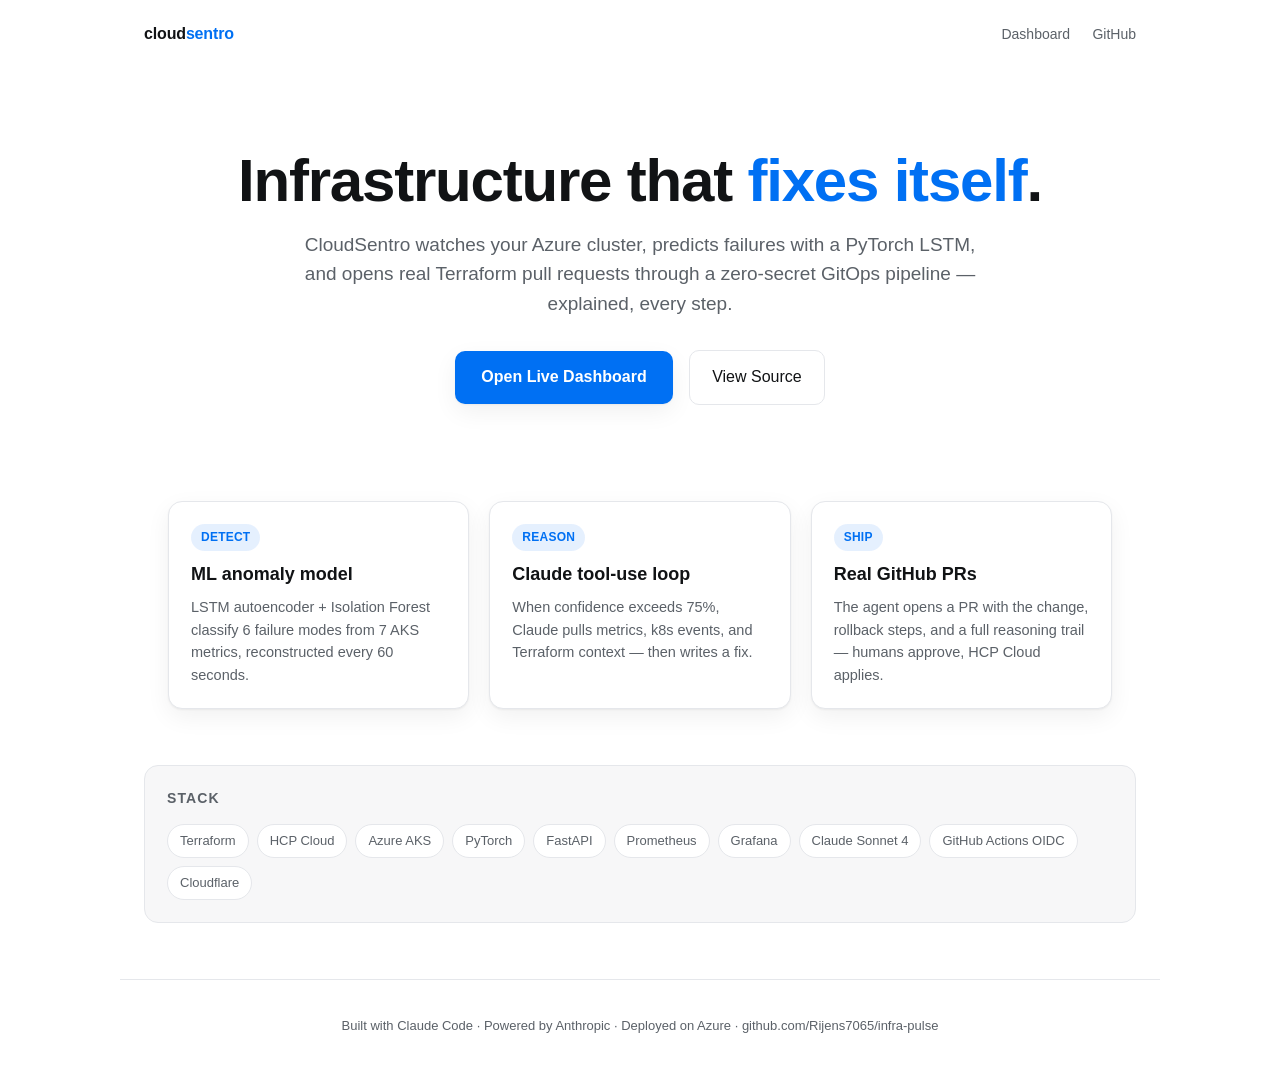
==== dashboard/static/index.html @ a5bdc24e "feat: add Phase 4 dashboard — ingress, prometheus, grafana, nsg, dns, landing page" ====
<!DOCTYPE html>
<html lang="en">
<head>
<meta charset="UTF-8" />
<meta name="viewport" content="width=device-width, initial-scale=1.0" />
<title>CloudSentro — Autonomous Infrastructure Intelligence</title>
<meta name="description" content="An AI system that watches your Azure infrastructure, predicts failures using ML, and fixes them autonomously through a zero-secret GitOps pipeline." />
<style>
  :root {
    --bg: #ffffff;
    --bg-alt: #f7f7f8;
    --fg: #111315;
    --fg-muted: #5b6168;
    --accent: #0070f3;
    --accent-soft: rgba(0,112,243,0.10);
    --border: #e5e7eb;
    --card: #ffffff;
    --shadow: 0 1px 2px rgba(0,0,0,0.05), 0 8px 24px rgba(0,0,0,0.06);
  }
  @media (prefers-color-scheme: dark) {
    :root {
      --bg: #0b0d10;
      --bg-alt: #111418;
      --fg: #f3f4f6;
      --fg-muted: #9ba3ad;
      --accent: #5aa8ff;
      --accent-soft: rgba(90,168,255,0.14);
      --border: #1f242b;
      --card: #14181d;
      --shadow: 0 1px 2px rgba(0,0,0,0.5), 0 8px 24px rgba(0,0,0,0.4);
    }
  }
  * { box-sizing: border-box; }
  body {
    margin: 0;
    background: var(--bg);
    color: var(--fg);
    font: 16px/1.55 -apple-system,BlinkMacSystemFont,"Segoe UI",Roboto,Inter,Arial,sans-serif;
    -webkit-font-smoothing: antialiased;
  }
  a { color: var(--accent); text-decoration: none; }
  a:hover { text-decoration: underline; }
  header, main, footer { max-width: 1040px; margin: 0 auto; padding: 0 24px; }
  header { display: flex; justify-content: space-between; align-items: center; padding: 22px 24px; }
  .brand { font-weight: 700; letter-spacing: -0.01em; }
  .brand span { color: var(--accent); }
  nav a { color: var(--fg-muted); margin-left: 18px; font-size: 14px; }
  .hero { padding: 80px 24px 56px; text-align: center; }
  .hero h1 {
    font-size: clamp(36px, 6vw, 60px);
    line-height: 1.05;
    letter-spacing: -0.02em;
    margin: 0 0 18px;
  }
  .hero h1 em { color: var(--accent); font-style: normal; }
  .hero p {
    font-size: 19px;
    color: var(--fg-muted);
    max-width: 700px;
    margin: 0 auto 32px;
  }
  .cta {
    display: inline-block;
    background: var(--accent);
    color: #fff;
    padding: 14px 26px;
    border-radius: 10px;
    font-weight: 600;
    box-shadow: var(--shadow);
  }
  .cta:hover { text-decoration: none; filter: brightness(1.05); }
  .secondary {
    display: inline-block;
    margin-left: 12px;
    padding: 14px 22px;
    border-radius: 10px;
    border: 1px solid var(--border);
    color: var(--fg);
  }
  .secondary:hover { text-decoration: none; background: var(--bg-alt); }
  .features {
    display: grid;
    grid-template-columns: repeat(auto-fit, minmax(260px, 1fr));
    gap: 20px;
    padding: 40px 24px 0;
  }
  .card {
    background: var(--card);
    border: 1px solid var(--border);
    border-radius: 14px;
    padding: 22px;
    box-shadow: var(--shadow);
  }
  .card h3 { margin: 0 0 8px; font-size: 18px; }
  .card p { margin: 0; color: var(--fg-muted); font-size: 14.5px; }
  .badge {
    display: inline-block;
    background: var(--accent-soft);
    color: var(--accent);
    border-radius: 999px;
    font-size: 12px;
    padding: 4px 10px;
    margin-bottom: 10px;
    font-weight: 600;
    letter-spacing: 0.02em;
  }
  .stack {
    margin: 56px 0 16px;
    padding: 22px;
    background: var(--bg-alt);
    border: 1px solid var(--border);
    border-radius: 14px;
  }
  .stack h2 { margin: 0 0 14px; font-size: 14px; color: var(--fg-muted); text-transform: uppercase; letter-spacing: 0.08em; }
  .pills { display: flex; flex-wrap: wrap; gap: 8px; }
  .pill {
    border: 1px solid var(--border);
    background: var(--card);
    padding: 6px 12px;
    border-radius: 999px;
    font-size: 13px;
    color: var(--fg-muted);
  }
  footer {
    text-align: center;
    color: var(--fg-muted);
    font-size: 13px;
    padding: 36px 24px 48px;
    border-top: 1px solid var(--border);
    margin-top: 56px;
  }
  footer a { color: var(--fg-muted); }
</style>
</head>
<body>
<header>
  <div class="brand">cloud<span>sentro</span></div>
  <nav>
    <a href="/grafana">Dashboard</a>
    <a href="https://github.com/Rijens7065/infra-pulse" rel="noopener">GitHub</a>
  </nav>
</header>

<main>
  <section class="hero">
    <h1>Infrastructure that <em>fixes itself</em>.</h1>
    <p>
      CloudSentro watches your Azure cluster, predicts failures with a
      PyTorch LSTM, and opens real Terraform pull requests through a
      zero-secret GitOps pipeline — explained, every step.
    </p>
    <a class="cta" href="/grafana" rel="noopener">Open Live Dashboard</a>
    <a class="secondary" href="https://github.com/Rijens7065/infra-pulse" rel="noopener">View Source</a>
  </section>

  <section class="features">
    <div class="card">
      <span class="badge">DETECT</span>
      <h3>ML anomaly model</h3>
      <p>LSTM autoencoder + Isolation Forest classify 6 failure modes from 7 AKS metrics, reconstructed every 60 seconds.</p>
    </div>
    <div class="card">
      <span class="badge">REASON</span>
      <h3>Claude tool-use loop</h3>
      <p>When confidence exceeds 75%, Claude pulls metrics, k8s events, and Terraform context — then writes a fix.</p>
    </div>
    <div class="card">
      <span class="badge">SHIP</span>
      <h3>Real GitHub PRs</h3>
      <p>The agent opens a PR with the change, rollback steps, and a full reasoning trail — humans approve, HCP Cloud applies.</p>
    </div>
  </section>

  <section class="stack">
    <h2>Stack</h2>
    <div class="pills">
      <span class="pill">Terraform</span>
      <span class="pill">HCP Cloud</span>
      <span class="pill">Azure AKS</span>
      <span class="pill">PyTorch</span>
      <span class="pill">FastAPI</span>
      <span class="pill">Prometheus</span>
      <span class="pill">Grafana</span>
      <span class="pill">Claude Sonnet 4</span>
      <span class="pill">GitHub Actions OIDC</span>
      <span class="pill">Cloudflare</span>
    </div>
  </section>
</main>

<footer>
  Built with Claude Code · Powered by Anthropic · Deployed on Azure ·
  <a href="https://github.com/Rijens7065/infra-pulse" rel="noopener">github.com/Rijens7065/infra-pulse</a>
</footer>
</body>
</html>
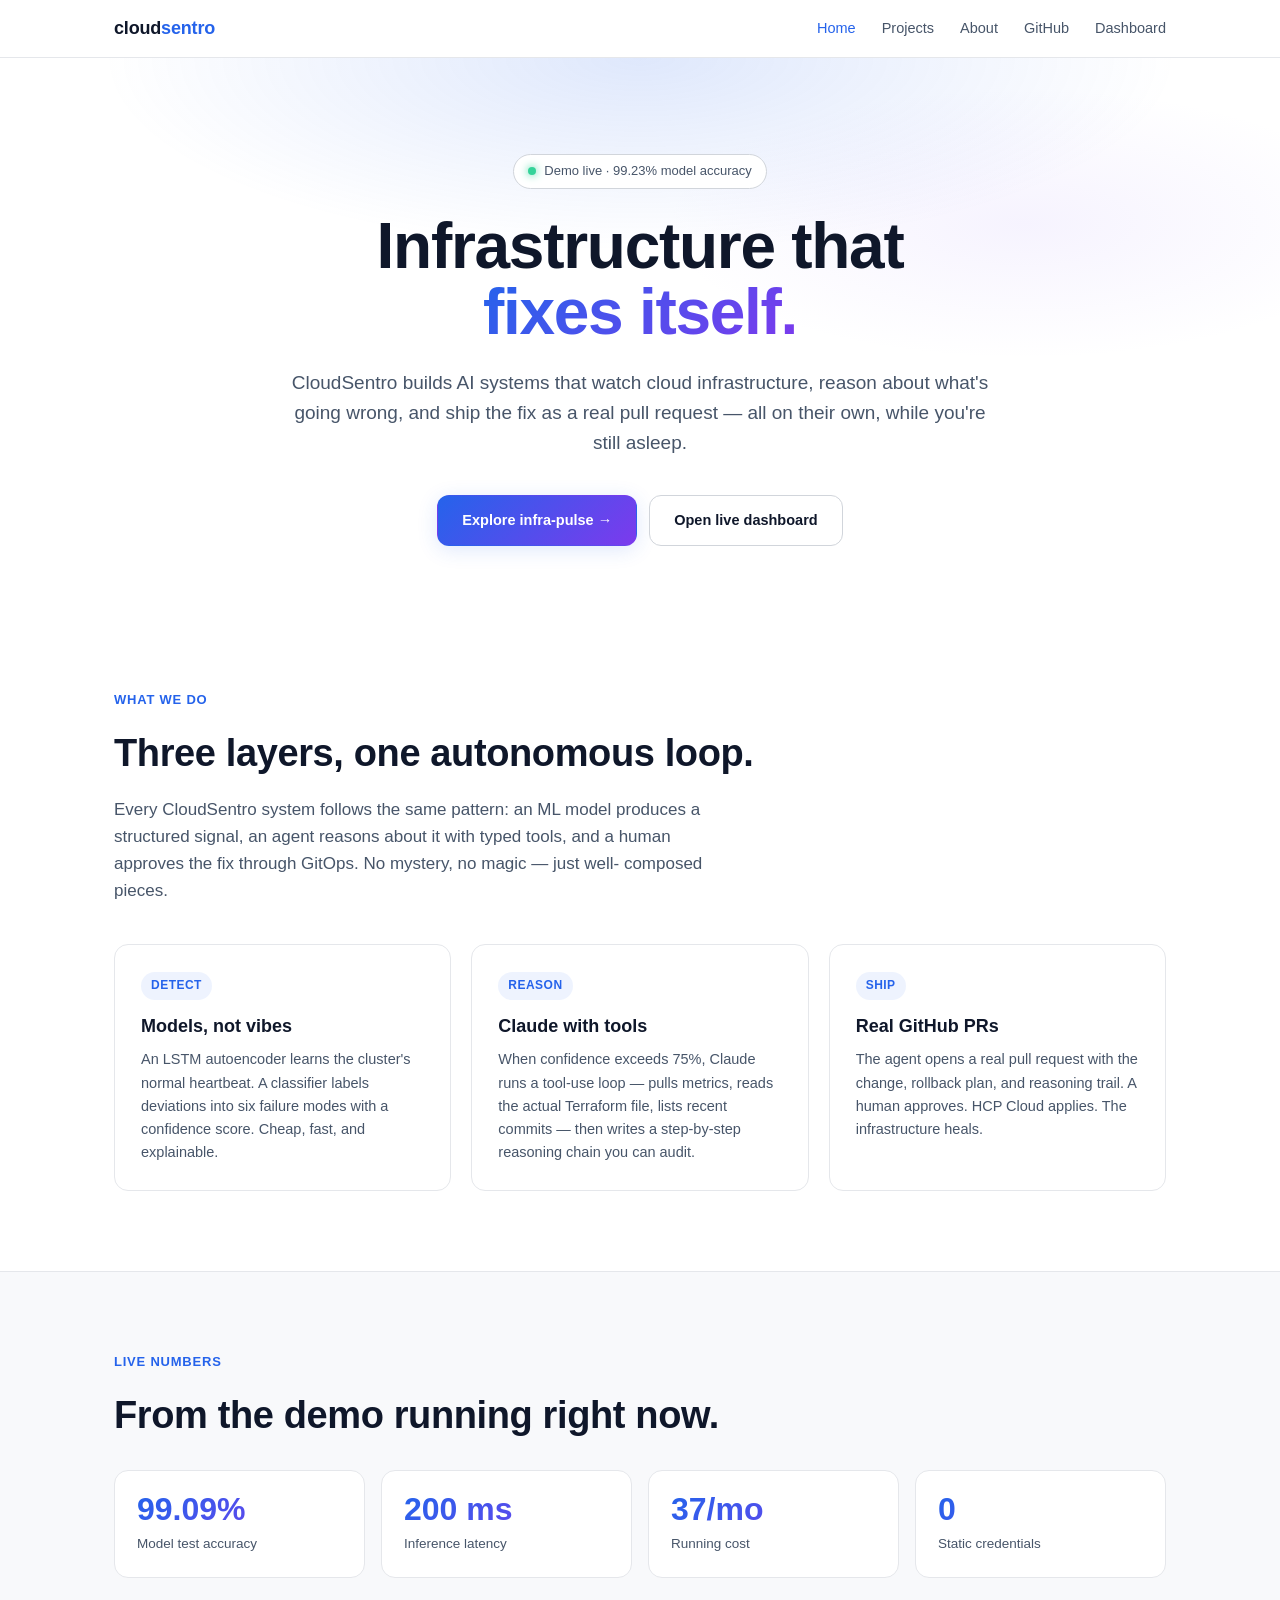
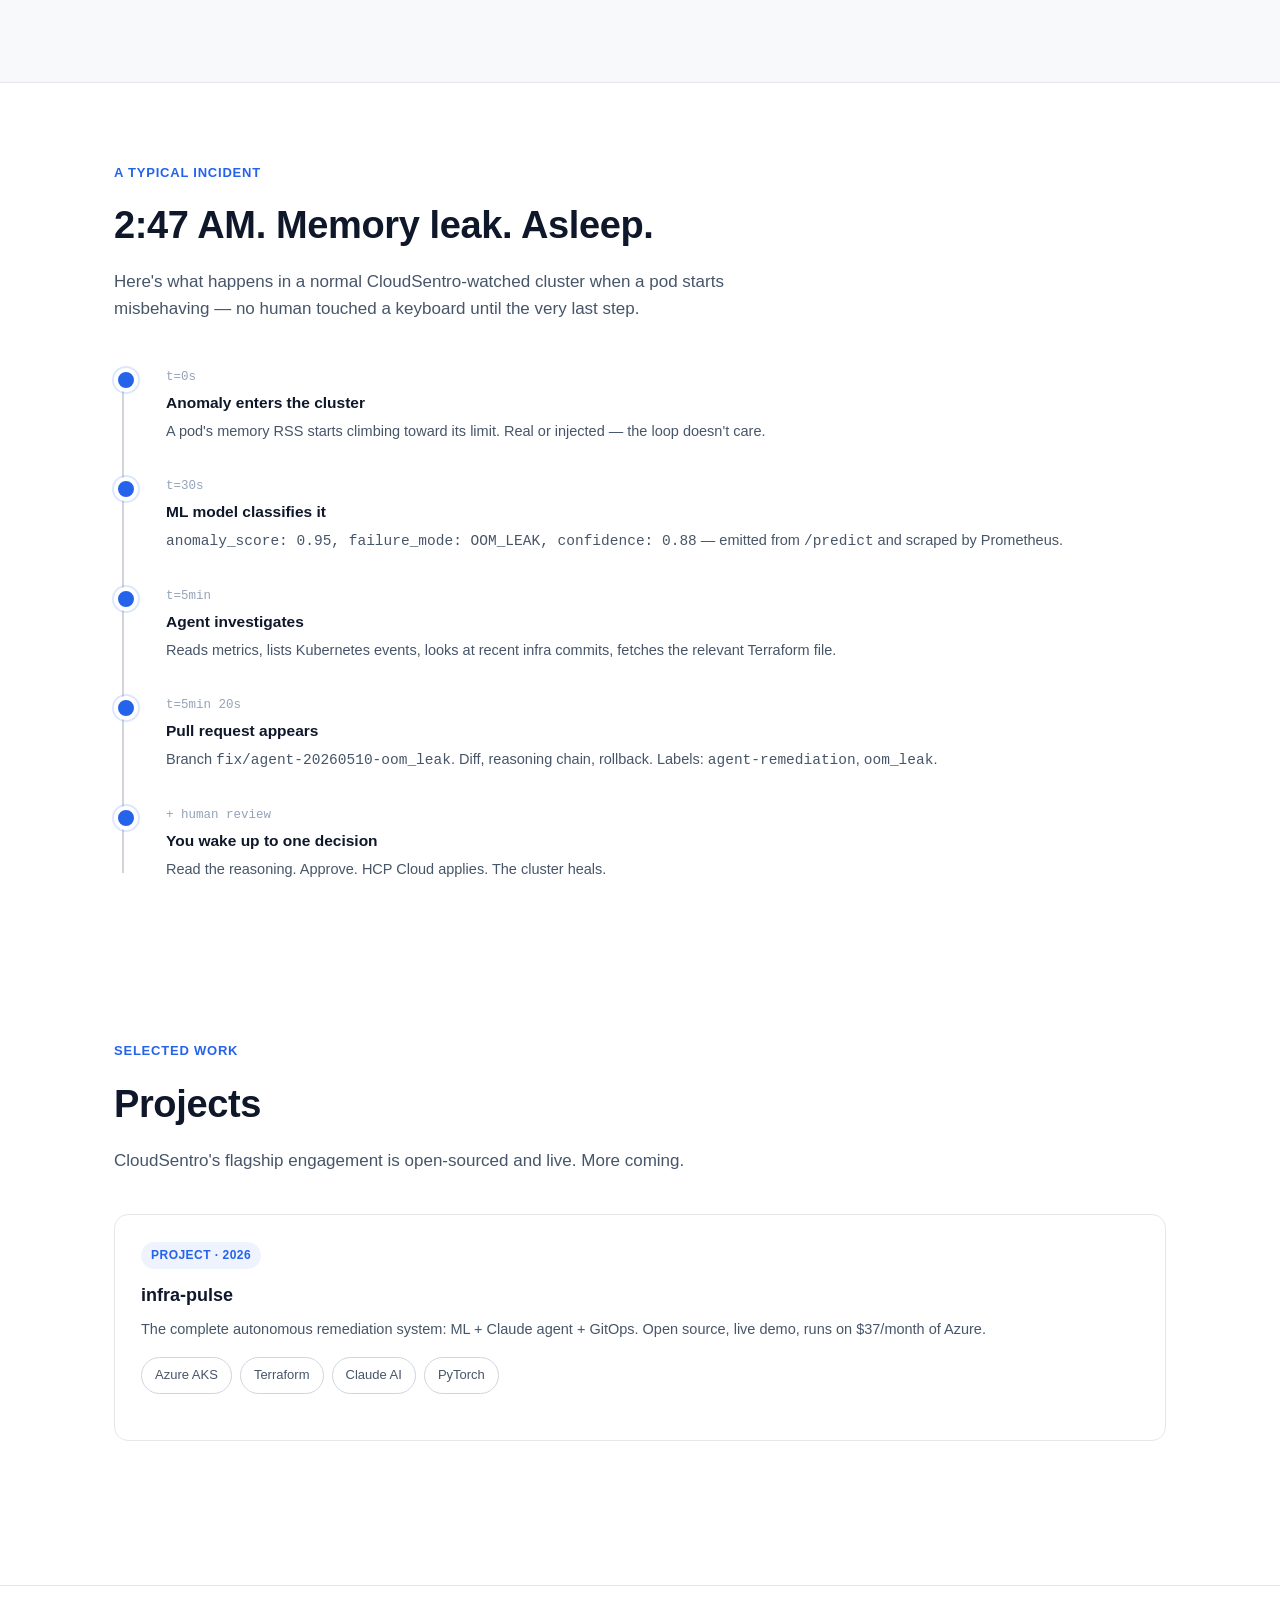
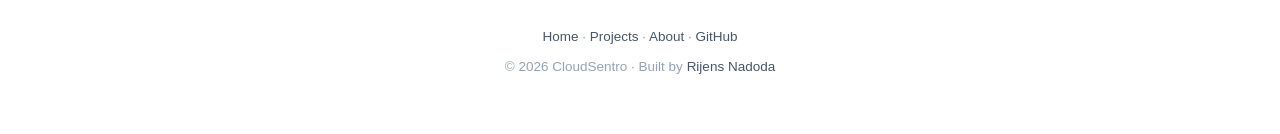
==== commit a0b2ead7: "docs: complete handbook, retrospective, and multi-page cloudsentro.com site Updates project docs to " ====
--- a/dashboard/static/index.html
+++ b/dashboard/static/index.html
@@ -4,193 +4,195 @@
 <meta charset="UTF-8" />
 <meta name="viewport" content="width=device-width, initial-scale=1.0" />
 <title>CloudSentro — Autonomous Infrastructure Intelligence</title>
-<meta name="description" content="An AI system that watches your Azure infrastructure, predicts failures using ML, and fixes them autonomously through a zero-secret GitOps pipeline." />
-<style>
-  :root {
-    --bg: #ffffff;
-    --bg-alt: #f7f7f8;
-    --fg: #111315;
-    --fg-muted: #5b6168;
-    --accent: #0070f3;
-    --accent-soft: rgba(0,112,243,0.10);
-    --border: #e5e7eb;
-    --card: #ffffff;
-    --shadow: 0 1px 2px rgba(0,0,0,0.05), 0 8px 24px rgba(0,0,0,0.06);
-  }
-  @media (prefers-color-scheme: dark) {
-    :root {
-      --bg: #0b0d10;
-      --bg-alt: #111418;
-      --fg: #f3f4f6;
-      --fg-muted: #9ba3ad;
-      --accent: #5aa8ff;
-      --accent-soft: rgba(90,168,255,0.14);
-      --border: #1f242b;
-      --card: #14181d;
-      --shadow: 0 1px 2px rgba(0,0,0,0.5), 0 8px 24px rgba(0,0,0,0.4);
-    }
-  }
-  * { box-sizing: border-box; }
-  body {
-    margin: 0;
-    background: var(--bg);
-    color: var(--fg);
-    font: 16px/1.55 -apple-system,BlinkMacSystemFont,"Segoe UI",Roboto,Inter,Arial,sans-serif;
-    -webkit-font-smoothing: antialiased;
-  }
-  a { color: var(--accent); text-decoration: none; }
-  a:hover { text-decoration: underline; }
-  header, main, footer { max-width: 1040px; margin: 0 auto; padding: 0 24px; }
-  header { display: flex; justify-content: space-between; align-items: center; padding: 22px 24px; }
-  .brand { font-weight: 700; letter-spacing: -0.01em; }
-  .brand span { color: var(--accent); }
-  nav a { color: var(--fg-muted); margin-left: 18px; font-size: 14px; }
-  .hero { padding: 80px 24px 56px; text-align: center; }
-  .hero h1 {
-    font-size: clamp(36px, 6vw, 60px);
-    line-height: 1.05;
-    letter-spacing: -0.02em;
-    margin: 0 0 18px;
-  }
-  .hero h1 em { color: var(--accent); font-style: normal; }
-  .hero p {
-    font-size: 19px;
-    color: var(--fg-muted);
-    max-width: 700px;
-    margin: 0 auto 32px;
-  }
-  .cta {
-    display: inline-block;
-    background: var(--accent);
-    color: #fff;
-    padding: 14px 26px;
-    border-radius: 10px;
-    font-weight: 600;
-    box-shadow: var(--shadow);
-  }
-  .cta:hover { text-decoration: none; filter: brightness(1.05); }
-  .secondary {
-    display: inline-block;
-    margin-left: 12px;
-    padding: 14px 22px;
-    border-radius: 10px;
-    border: 1px solid var(--border);
-    color: var(--fg);
-  }
-  .secondary:hover { text-decoration: none; background: var(--bg-alt); }
-  .features {
-    display: grid;
-    grid-template-columns: repeat(auto-fit, minmax(260px, 1fr));
-    gap: 20px;
-    padding: 40px 24px 0;
-  }
-  .card {
-    background: var(--card);
-    border: 1px solid var(--border);
-    border-radius: 14px;
-    padding: 22px;
-    box-shadow: var(--shadow);
-  }
-  .card h3 { margin: 0 0 8px; font-size: 18px; }
-  .card p { margin: 0; color: var(--fg-muted); font-size: 14.5px; }
-  .badge {
-    display: inline-block;
-    background: var(--accent-soft);
-    color: var(--accent);
-    border-radius: 999px;
-    font-size: 12px;
-    padding: 4px 10px;
-    margin-bottom: 10px;
-    font-weight: 600;
-    letter-spacing: 0.02em;
-  }
-  .stack {
-    margin: 56px 0 16px;
-    padding: 22px;
-    background: var(--bg-alt);
-    border: 1px solid var(--border);
-    border-radius: 14px;
-  }
-  .stack h2 { margin: 0 0 14px; font-size: 14px; color: var(--fg-muted); text-transform: uppercase; letter-spacing: 0.08em; }
-  .pills { display: flex; flex-wrap: wrap; gap: 8px; }
-  .pill {
-    border: 1px solid var(--border);
-    background: var(--card);
-    padding: 6px 12px;
-    border-radius: 999px;
-    font-size: 13px;
-    color: var(--fg-muted);
-  }
-  footer {
-    text-align: center;
-    color: var(--fg-muted);
-    font-size: 13px;
-    padding: 36px 24px 48px;
-    border-top: 1px solid var(--border);
-    margin-top: 56px;
-  }
-  footer a { color: var(--fg-muted); }
-</style>
+<meta name="description" content="CloudSentro builds AI systems that watch, reason about, and fix cloud infrastructure on their own. Our first project: infra-pulse." />
+<meta property="og:title" content="CloudSentro" />
+<meta property="og:description" content="Autonomous infrastructure intelligence. ML + Claude + GitOps." />
+<meta property="og:type" content="website" />
+<meta name="theme-color" content="#0a0c10" />
+<link rel="stylesheet" href="styles.css" />
 </head>
 <body>
-<header>
-  <div class="brand">cloud<span>sentro</span></div>
-  <nav>
-    <a href="/grafana">Dashboard</a>
-    <a href="https://github.com/Rijens7065/infra-pulse" rel="noopener">GitHub</a>
-  </nav>
+
+<header class="site">
+  <div class="nav">
+    <div class="brand"><a href="/">cloud<span>sentro</span></a></div>
+    <button class="nav-toggle" aria-expanded="false" aria-label="Menu">☰</button>
+    <nav class="nav-links">
+      <a href="/" class="active">Home</a>
+      <a href="/projects.html">Projects</a>
+      <a href="/about.html">About</a>
+      <a href="https://github.com/Rijens7065/infra-pulse" rel="noopener">GitHub</a>
+      <a href="https://infra-pulse.cloudsentro.com/grafana/" rel="noopener">Dashboard</a>
+    </nav>
+  </div>
 </header>
 
 <main>
+
   <section class="hero">
-    <h1>Infrastructure that <em>fixes itself</em>.</h1>
-    <p>
-      CloudSentro watches your Azure cluster, predicts failures with a
-      PyTorch LSTM, and opens real Terraform pull requests through a
-      zero-secret GitOps pipeline — explained, every step.
-    </p>
-    <a class="cta" href="/grafana" rel="noopener">Open Live Dashboard</a>
-    <a class="secondary" href="https://github.com/Rijens7065/infra-pulse" rel="noopener">View Source</a>
-  </section>
-
-  <section class="features">
-    <div class="card">
-      <span class="badge">DETECT</span>
-      <h3>ML anomaly model</h3>
-      <p>LSTM autoencoder + Isolation Forest classify 6 failure modes from 7 AKS metrics, reconstructed every 60 seconds.</p>
-    </div>
-    <div class="card">
-      <span class="badge">REASON</span>
-      <h3>Claude tool-use loop</h3>
-      <p>When confidence exceeds 75%, Claude pulls metrics, k8s events, and Terraform context — then writes a fix.</p>
-    </div>
-    <div class="card">
-      <span class="badge">SHIP</span>
-      <h3>Real GitHub PRs</h3>
-      <p>The agent opens a PR with the change, rollback steps, and a full reasoning trail — humans approve, HCP Cloud applies.</p>
+    <div class="container">
+      <span class="tag-pill"><span class="dot"></span> Demo live · 99.23% model accuracy</span>
+      <h1>Infrastructure that<br /><em>fixes itself.</em></h1>
+      <p class="lede">
+        CloudSentro builds AI systems that watch cloud infrastructure, reason about
+        what's going wrong, and ship the fix as a real pull request — all on their
+        own, while you're still asleep.
+      </p>
+      <div class="cta-row">
+        <a class="btn btn-primary" href="/projects/infra-pulse.html">Explore infra-pulse →</a>
+        <a class="btn btn-secondary" href="https://infra-pulse.cloudsentro.com/grafana/" rel="noopener">Open live dashboard</a>
+      </div>
     </div>
   </section>
 
-  <section class="stack">
-    <h2>Stack</h2>
-    <div class="pills">
-      <span class="pill">Terraform</span>
-      <span class="pill">HCP Cloud</span>
-      <span class="pill">Azure AKS</span>
-      <span class="pill">PyTorch</span>
-      <span class="pill">FastAPI</span>
-      <span class="pill">Prometheus</span>
-      <span class="pill">Grafana</span>
-      <span class="pill">Claude Sonnet 4</span>
-      <span class="pill">GitHub Actions OIDC</span>
-      <span class="pill">Cloudflare</span>
+  <section class="section">
+    <div class="container reveal">
+      <div class="eyebrow">What we do</div>
+      <h2 class="section-title">Three layers, one autonomous loop.</h2>
+      <p class="section-sub">
+        Every CloudSentro system follows the same pattern: an ML model produces a
+        structured signal, an agent reasons about it with typed tools, and a
+        human approves the fix through GitOps. No mystery, no magic — just well-
+        composed pieces.
+      </p>
+
+      <div class="cards">
+        <div class="card reveal">
+          <span class="badge">Detect</span>
+          <h3>Models, not vibes</h3>
+          <p>
+            An LSTM autoencoder learns the cluster's normal heartbeat. A classifier
+            labels deviations into six failure modes with a confidence score.
+            Cheap, fast, and explainable.
+          </p>
+        </div>
+        <div class="card reveal">
+          <span class="badge">Reason</span>
+          <h3>Claude with tools</h3>
+          <p>
+            When confidence exceeds 75%, Claude runs a tool-use loop — pulls
+            metrics, reads the actual Terraform file, lists recent commits — then
+            writes a step-by-step reasoning chain you can audit.
+          </p>
+        </div>
+        <div class="card reveal">
+          <span class="badge">Ship</span>
+          <h3>Real GitHub PRs</h3>
+          <p>
+            The agent opens a real pull request with the change, rollback plan,
+            and reasoning trail. A human approves. HCP Cloud applies. The
+            infrastructure heals.
+          </p>
+        </div>
+      </div>
     </div>
   </section>
+
+  <section class="section" style="background: var(--bg-elevated); border-block: 1px solid var(--border);">
+    <div class="container reveal">
+      <div class="eyebrow">Live numbers</div>
+      <h2 class="section-title">From the demo running right now.</h2>
+
+      <div class="stats">
+        <div class="stat reveal">
+          <div class="num" data-count="99.23" data-decimals="2" data-suffix="%">0%</div>
+          <div class="label">Model test accuracy</div>
+        </div>
+        <div class="stat reveal">
+          <div class="num" data-count="200" data-suffix=" ms">0 ms</div>
+          <div class="label">Inference latency</div>
+        </div>
+        <div class="stat reveal">
+          <div class="num" data-count="37" data-suffix="/mo">$0/mo</div>
+          <div class="label">Running cost</div>
+        </div>
+        <div class="stat reveal">
+          <div class="num" data-count="0" data-suffix="">0</div>
+          <div class="label">Static credentials</div>
+        </div>
+      </div>
+    </div>
+  </section>
+
+  <section class="section">
+    <div class="container reveal">
+      <div class="eyebrow">A typical incident</div>
+      <h2 class="section-title">2:47 AM. Memory leak. Asleep.</h2>
+      <p class="section-sub">
+        Here's what happens in a normal CloudSentro-watched cluster when a pod
+        starts misbehaving — no human touched a keyboard until the very last
+        step.
+      </p>
+
+      <div class="timeline">
+        <div class="timeline-item reveal">
+          <span class="when">t=0s</span>
+          <h4>Anomaly enters the cluster</h4>
+          <p>A pod's memory RSS starts climbing toward its limit. Real or injected — the loop doesn't care.</p>
+        </div>
+        <div class="timeline-item reveal">
+          <span class="when">t=30s</span>
+          <h4>ML model classifies it</h4>
+          <p><code>anomaly_score: 0.95, failure_mode: OOM_LEAK, confidence: 0.88</code> — emitted from <code>/predict</code> and scraped by Prometheus.</p>
+        </div>
+        <div class="timeline-item reveal">
+          <span class="when">t=5min</span>
+          <h4>Agent investigates</h4>
+          <p>Reads metrics, lists Kubernetes events, looks at recent infra commits, fetches the relevant Terraform file.</p>
+        </div>
+        <div class="timeline-item reveal">
+          <span class="when">t=5min 20s</span>
+          <h4>Pull request appears</h4>
+          <p>Branch <code>fix/agent-20260510-oom_leak</code>. Diff, reasoning chain, rollback. Labels: <code>agent-remediation</code>, <code>oom_leak</code>.</p>
+        </div>
+        <div class="timeline-item reveal">
+          <span class="when">+ human review</span>
+          <h4>You wake up to one decision</h4>
+          <p>Read the reasoning. Approve. HCP Cloud applies. The cluster heals.</p>
+        </div>
+      </div>
+    </div>
+  </section>
+
+  <section class="section">
+    <div class="container reveal">
+      <div class="eyebrow">Selected work</div>
+      <h2 class="section-title">Projects</h2>
+      <p class="section-sub">CloudSentro's flagship engagement is open-sourced and live. More coming.</p>
+
+      <div class="cards">
+        <a href="/projects/infra-pulse.html" class="card reveal" style="text-decoration: none; color: inherit;">
+          <span class="badge">Project · 2026</span>
+          <h3>infra-pulse</h3>
+          <p>
+            The complete autonomous remediation system: ML + Claude agent + GitOps.
+            Open source, live demo, runs on $37/month of Azure.
+          </p>
+          <div class="pills" style="margin-top: 16px;">
+            <span class="pill">Azure AKS</span>
+            <span class="pill">Terraform</span>
+            <span class="pill">Claude AI</span>
+            <span class="pill">PyTorch</span>
+          </div>
+        </a>
+      </div>
+    </div>
+  </section>
+
 </main>
 
-<footer>
-  Built with Claude Code · Powered by Anthropic · Deployed on Azure ·
-  <a href="https://github.com/Rijens7065/infra-pulse" rel="noopener">github.com/Rijens7065/infra-pulse</a>
+<footer class="site">
+  <div>
+    <a href="/">Home</a> ·
+    <a href="/projects.html">Projects</a> ·
+    <a href="/about.html">About</a> ·
+    <a href="https://github.com/Rijens7065/infra-pulse" rel="noopener">GitHub</a>
+  </div>
+  <div class="copy">
+    © 2026 CloudSentro · Built by <a href="/about.html">Rijens Nadoda</a>
+  </div>
 </footer>
+
+<script src="script.js" defer></script>
 </body>
 </html>
--- a/dashboard/static/styles.css
+++ b/dashboard/static/styles.css
@@ -0,0 +1,649 @@
+/* CloudSentro — shared styles
+ * Dark-first design system. Light mode via prefers-color-scheme.
+ * No frameworks, no CDN. Drop-in for Cloudflare Pages.
+ */
+
+:root {
+  --bg: #0a0c10;
+  --bg-elevated: #11141a;
+  --bg-card: #14181f;
+  --bg-card-hover: #181d26;
+  --fg: #f5f6f8;
+  --fg-muted: #9aa3ae;
+  --fg-subtle: #6b7280;
+  --border: #1f242d;
+  --border-strong: #2a313c;
+  --accent: #5aa8ff;
+  --accent-2: #a78bfa;
+  --accent-soft: rgba(90, 168, 255, 0.10);
+  --accent-glow: rgba(90, 168, 255, 0.18);
+  --success: #34d399;
+  --warning: #fbbf24;
+  --danger: #f87171;
+  --shadow-sm: 0 1px 2px rgba(0, 0, 0, 0.4);
+  --shadow-md: 0 8px 24px rgba(0, 0, 0, 0.35);
+  --shadow-lg: 0 20px 50px rgba(0, 0, 0, 0.5);
+  --max-w: 1100px;
+  --radius: 14px;
+  --radius-sm: 8px;
+  --transition: 220ms cubic-bezier(0.4, 0, 0.2, 1);
+}
+
+@media (prefers-color-scheme: light) {
+  :root {
+    --bg: #ffffff;
+    --bg-elevated: #f8f9fb;
+    --bg-card: #ffffff;
+    --bg-card-hover: #f4f6fa;
+    --fg: #0f172a;
+    --fg-muted: #475569;
+    --fg-subtle: #94a3b8;
+    --border: #e5e7eb;
+    --border-strong: #d1d5db;
+    --accent: #2563eb;
+    --accent-2: #7c3aed;
+    --accent-soft: rgba(37, 99, 235, 0.08);
+    --accent-glow: rgba(37, 99, 235, 0.15);
+    --shadow-sm: 0 1px 2px rgba(15, 23, 42, 0.06);
+    --shadow-md: 0 8px 24px rgba(15, 23, 42, 0.08);
+    --shadow-lg: 0 20px 50px rgba(15, 23, 42, 0.12);
+  }
+}
+
+* { box-sizing: border-box; }
+
+html { scroll-behavior: smooth; }
+
+body {
+  margin: 0;
+  background: var(--bg);
+  color: var(--fg);
+  font: 16px/1.6 -apple-system, BlinkMacSystemFont, "Segoe UI", Roboto, Inter, Arial, sans-serif;
+  -webkit-font-smoothing: antialiased;
+  overflow-x: hidden;
+}
+
+a {
+  color: var(--accent);
+  text-decoration: none;
+  transition: color var(--transition);
+}
+a:hover { color: var(--accent-2); }
+
+img { max-width: 100%; }
+
+/* ── layout ─────────────────────────────────────────────────────────── */
+
+.container {
+  max-width: var(--max-w);
+  margin: 0 auto;
+  padding: 0 24px;
+}
+
+.section {
+  padding: 80px 0;
+}
+
+@media (max-width: 720px) {
+  .section { padding: 56px 0; }
+}
+
+/* ── header ─────────────────────────────────────────────────────────── */
+
+header.site {
+  position: sticky;
+  top: 0;
+  z-index: 50;
+  background: rgba(10, 12, 16, 0.72);
+  backdrop-filter: saturate(180%) blur(12px);
+  -webkit-backdrop-filter: saturate(180%) blur(12px);
+  border-bottom: 1px solid var(--border);
+}
+
+@media (prefers-color-scheme: light) {
+  header.site { background: rgba(255, 255, 255, 0.78); }
+}
+
+.nav {
+  display: flex;
+  justify-content: space-between;
+  align-items: center;
+  padding: 14px 24px;
+  max-width: var(--max-w);
+  margin: 0 auto;
+}
+
+.brand {
+  font-weight: 700;
+  font-size: 18px;
+  letter-spacing: -0.01em;
+  color: var(--fg);
+}
+.brand span { color: var(--accent); }
+.brand a { color: inherit; }
+.brand a:hover { color: var(--fg); }
+
+.nav-links {
+  display: flex;
+  gap: 26px;
+  align-items: center;
+}
+.nav-links a {
+  color: var(--fg-muted);
+  font-size: 14.5px;
+  font-weight: 500;
+}
+.nav-links a:hover { color: var(--fg); }
+.nav-links a.active {
+  color: var(--accent);
+}
+
+.nav-toggle {
+  display: none;
+  background: none;
+  border: none;
+  color: var(--fg);
+  font-size: 22px;
+  cursor: pointer;
+  padding: 4px 8px;
+}
+
+@media (max-width: 720px) {
+  .nav-links {
+    display: none;
+    position: absolute;
+    top: 100%;
+    left: 0;
+    right: 0;
+    flex-direction: column;
+    background: var(--bg-elevated);
+    border-bottom: 1px solid var(--border);
+    padding: 16px 24px;
+    gap: 12px;
+  }
+  .nav-links.open { display: flex; }
+  .nav-toggle { display: block; }
+}
+
+/* ── hero ───────────────────────────────────────────────────────────── */
+
+.hero {
+  padding: 96px 24px 64px;
+  text-align: center;
+  position: relative;
+}
+
+.hero::before {
+  content: "";
+  position: absolute;
+  inset: 0;
+  background:
+    radial-gradient(60% 50% at 50% 0%, var(--accent-glow), transparent 70%),
+    radial-gradient(40% 35% at 80% 30%, rgba(167, 139, 250, 0.10), transparent 70%);
+  pointer-events: none;
+  z-index: -1;
+}
+
+.tag-pill {
+  display: inline-flex;
+  align-items: center;
+  gap: 8px;
+  padding: 6px 14px;
+  border: 1px solid var(--border-strong);
+  border-radius: 999px;
+  background: var(--bg-card);
+  font-size: 13px;
+  color: var(--fg-muted);
+  margin-bottom: 24px;
+}
+.tag-pill .dot {
+  width: 8px; height: 8px;
+  border-radius: 50%;
+  background: var(--success);
+  box-shadow: 0 0 8px var(--success);
+}
+
+.hero h1 {
+  font-size: clamp(38px, 6vw, 64px);
+  line-height: 1.04;
+  letter-spacing: -0.02em;
+  margin: 0 0 22px;
+  font-weight: 700;
+}
+.hero h1 em {
+  font-style: normal;
+  background: linear-gradient(135deg, var(--accent), var(--accent-2));
+  -webkit-background-clip: text;
+  background-clip: text;
+  color: transparent;
+}
+
+.hero p.lede {
+  font-size: 19px;
+  color: var(--fg-muted);
+  max-width: 720px;
+  margin: 0 auto 36px;
+}
+
+.cta-row {
+  display: flex;
+  gap: 12px;
+  justify-content: center;
+  flex-wrap: wrap;
+}
+
+.btn {
+  display: inline-flex;
+  align-items: center;
+  gap: 8px;
+  padding: 13px 24px;
+  border-radius: 12px;
+  font-weight: 600;
+  font-size: 14.5px;
+  border: 1px solid transparent;
+  cursor: pointer;
+  transition: transform var(--transition), filter var(--transition), background var(--transition);
+}
+.btn:hover { text-decoration: none; }
+
+.btn-primary {
+  background: linear-gradient(135deg, var(--accent), var(--accent-2));
+  color: white;
+  box-shadow: 0 4px 20px var(--accent-glow);
+}
+.btn-primary:hover {
+  transform: translateY(-1px);
+  filter: brightness(1.08);
+  color: white;
+}
+
+.btn-secondary {
+  background: var(--bg-card);
+  color: var(--fg);
+  border-color: var(--border-strong);
+}
+.btn-secondary:hover {
+  background: var(--bg-card-hover);
+  color: var(--fg);
+}
+
+/* ── feature cards ──────────────────────────────────────────────────── */
+
+.cards {
+  display: grid;
+  grid-template-columns: repeat(auto-fit, minmax(280px, 1fr));
+  gap: 20px;
+}
+
+.card {
+  background: var(--bg-card);
+  border: 1px solid var(--border);
+  border-radius: var(--radius);
+  padding: 26px;
+  transition: transform var(--transition), border-color var(--transition), background var(--transition);
+  position: relative;
+  overflow: hidden;
+}
+.card:hover {
+  transform: translateY(-3px);
+  border-color: var(--border-strong);
+  background: var(--bg-card-hover);
+}
+
+.card h3 {
+  margin: 0 0 8px;
+  font-size: 18px;
+  font-weight: 600;
+}
+
+.card p {
+  margin: 0;
+  color: var(--fg-muted);
+  font-size: 14.5px;
+}
+
+.card .badge {
+  display: inline-block;
+  background: var(--accent-soft);
+  color: var(--accent);
+  border-radius: 999px;
+  font-size: 12px;
+  padding: 4px 10px;
+  margin-bottom: 12px;
+  font-weight: 600;
+  letter-spacing: 0.04em;
+  text-transform: uppercase;
+}
+
+/* ── section heading ───────────────────────────────────────────────── */
+
+.eyebrow {
+  color: var(--accent);
+  font-size: 13px;
+  font-weight: 600;
+  letter-spacing: 0.06em;
+  text-transform: uppercase;
+  margin-bottom: 12px;
+}
+
+h2.section-title {
+  font-size: clamp(26px, 4vw, 38px);
+  margin: 0 0 12px;
+  font-weight: 700;
+  letter-spacing: -0.01em;
+}
+
+.section-sub {
+  color: var(--fg-muted);
+  font-size: 17px;
+  max-width: 620px;
+  margin: 0 0 40px;
+}
+
+/* ── stats ──────────────────────────────────────────────────────────── */
+
+.stats {
+  display: grid;
+  grid-template-columns: repeat(auto-fit, minmax(180px, 1fr));
+  gap: 16px;
+  margin: 24px 0;
+}
+
+.stat {
+  background: var(--bg-card);
+  border: 1px solid var(--border);
+  border-radius: var(--radius);
+  padding: 22px;
+}
+.stat .num {
+  font-size: 32px;
+  font-weight: 700;
+  background: linear-gradient(135deg, var(--accent), var(--accent-2));
+  -webkit-background-clip: text;
+  background-clip: text;
+  color: transparent;
+  line-height: 1;
+}
+.stat .label {
+  color: var(--fg-muted);
+  font-size: 13.5px;
+  margin-top: 8px;
+}
+
+/* ── terminal block ─────────────────────────────────────────────────── */
+
+.terminal {
+  background: #06080c;
+  border: 1px solid var(--border);
+  border-radius: var(--radius);
+  overflow: hidden;
+  font-family: "SF Mono", "JetBrains Mono", Menlo, Consolas, monospace;
+  font-size: 13px;
+  line-height: 1.65;
+  box-shadow: var(--shadow-lg);
+}
+
+.terminal-bar {
+  display: flex;
+  align-items: center;
+  gap: 8px;
+  padding: 10px 14px;
+  background: #0c1117;
+  border-bottom: 1px solid var(--border);
+}
+.terminal-bar .dot {
+  width: 12px; height: 12px;
+  border-radius: 50%;
+}
+.terminal-bar .dot.red { background: #ff5f56; }
+.terminal-bar .dot.yellow { background: #ffbd2e; }
+.terminal-bar .dot.green { background: #27c93f; }
+.terminal-bar .title {
+  margin-left: 12px;
+  color: #9aa3ae;
+  font-size: 12.5px;
+}
+
+.terminal-body {
+  padding: 18px 20px;
+  color: #d4d8e0;
+  white-space: pre-wrap;
+  word-break: break-word;
+}
+.terminal-body .prompt { color: #5aa8ff; }
+.terminal-body .ok { color: #34d399; }
+.terminal-body .warn { color: #fbbf24; }
+.terminal-body .dim { color: #6b7280; }
+.terminal-body .key { color: #a78bfa; }
+
+.terminal-body .cursor {
+  display: inline-block;
+  width: 8px;
+  height: 1.1em;
+  background: var(--accent);
+  vertical-align: text-bottom;
+  margin-left: 2px;
+  animation: blink 1s steps(2) infinite;
+}
+@keyframes blink {
+  50% { opacity: 0; }
+}
+
+/* ── timeline ───────────────────────────────────────────────────────── */
+
+.timeline {
+  position: relative;
+  padding-left: 28px;
+}
+.timeline::before {
+  content: "";
+  position: absolute;
+  left: 8px;
+  top: 8px;
+  bottom: 8px;
+  width: 2px;
+  background: var(--border-strong);
+}
+
+.timeline-item {
+  position: relative;
+  padding: 0 0 28px 24px;
+}
+.timeline-item:last-child { padding-bottom: 0; }
+
+.timeline-item::before {
+  content: "";
+  position: absolute;
+  left: -28px;
+  top: 6px;
+  width: 16px;
+  height: 16px;
+  border-radius: 50%;
+  background: var(--accent);
+  border: 4px solid var(--bg);
+  box-shadow: 0 0 0 2px var(--accent-glow);
+}
+
+.timeline-item h4 {
+  margin: 0 0 4px;
+  font-size: 15.5px;
+  font-weight: 600;
+}
+.timeline-item .when {
+  display: inline-block;
+  color: var(--fg-subtle);
+  font-size: 12.5px;
+  font-family: "SF Mono", "JetBrains Mono", Menlo, monospace;
+  margin-bottom: 4px;
+}
+.timeline-item p {
+  margin: 0;
+  color: var(--fg-muted);
+  font-size: 14.5px;
+}
+
+/* ── pills row ──────────────────────────────────────────────────────── */
+
+.pills {
+  display: flex;
+  flex-wrap: wrap;
+  gap: 8px;
+  margin: 20px 0;
+}
+.pill {
+  border: 1px solid var(--border-strong);
+  background: var(--bg-card);
+  padding: 7px 13px;
+  border-radius: 999px;
+  font-size: 13px;
+  color: var(--fg-muted);
+  transition: all var(--transition);
+}
+.pill:hover {
+  border-color: var(--accent);
+  color: var(--accent);
+}
+
+/* ── stack block ────────────────────────────────────────────────────── */
+
+.stack {
+  background: var(--bg-elevated);
+  border: 1px solid var(--border);
+  border-radius: var(--radius);
+  padding: 28px;
+}
+
+/* ── footer ─────────────────────────────────────────────────────────── */
+
+footer.site {
+  text-align: center;
+  color: var(--fg-subtle);
+  font-size: 13.5px;
+  padding: 40px 24px 64px;
+  border-top: 1px solid var(--border);
+  margin-top: 64px;
+}
+footer.site a { color: var(--fg-muted); }
+footer.site a:hover { color: var(--accent); }
+footer.site .copy { margin-top: 8px; color: var(--fg-subtle); }
+
+/* ── reveal-on-scroll ───────────────────────────────────────────────── */
+
+.reveal {
+  opacity: 0;
+  transform: translateY(16px);
+  transition: opacity 600ms ease, transform 600ms ease;
+}
+.reveal.visible {
+  opacity: 1;
+  transform: translateY(0);
+}
+
+/* ── about / profile ────────────────────────────────────────────────── */
+
+.profile {
+  display: grid;
+  grid-template-columns: 200px 1fr;
+  gap: 32px;
+  align-items: start;
+}
+@media (max-width: 720px) {
+  .profile {
+    grid-template-columns: 1fr;
+    gap: 20px;
+  }
+}
+
+.avatar {
+  width: 200px;
+  height: 200px;
+  border-radius: 50%;
+  background: linear-gradient(135deg, var(--accent), var(--accent-2));
+  display: flex;
+  align-items: center;
+  justify-content: center;
+  font-size: 64px;
+  font-weight: 700;
+  color: white;
+  box-shadow: 0 12px 40px var(--accent-glow);
+}
+@media (max-width: 720px) {
+  .avatar { width: 120px; height: 120px; font-size: 42px; }
+}
+
+.profile h2 {
+  margin: 0 0 4px;
+  font-size: 28px;
+}
+.profile .role {
+  color: var(--accent);
+  font-size: 15px;
+  margin: 0 0 16px;
+}
+.profile-links {
+  display: flex;
+  gap: 12px;
+  flex-wrap: wrap;
+  margin-top: 16px;
+}
+
+/* ── compact dl ─────────────────────────────────────────────────────── */
+
+dl.specs {
+  display: grid;
+  grid-template-columns: 180px 1fr;
+  gap: 12px 24px;
+  margin: 0;
+}
+dl.specs dt {
+  color: var(--fg-muted);
+  font-size: 14px;
+}
+dl.specs dd {
+  margin: 0;
+  font-size: 14.5px;
+  color: var(--fg);
+}
+@media (max-width: 520px) {
+  dl.specs { grid-template-columns: 1fr; gap: 4px; }
+  dl.specs dt { margin-top: 8px; }
+}
+
+/* ── breadcrumb ─────────────────────────────────────────────────────── */
+
+.crumb {
+  font-size: 13.5px;
+  color: var(--fg-subtle);
+  margin-bottom: 16px;
+}
+.crumb a { color: var(--fg-muted); }
+.crumb .sep { margin: 0 8px; opacity: 0.5; }
+
+/* ── tabs ───────────────────────────────────────────────────────────── */
+
+.tabs {
+  border-bottom: 1px solid var(--border);
+  display: flex;
+  gap: 4px;
+  margin-bottom: 24px;
+  overflow-x: auto;
+}
+.tab {
+  padding: 12px 18px;
+  background: none;
+  border: none;
+  color: var(--fg-muted);
+  font-size: 14.5px;
+  font-weight: 500;
+  cursor: pointer;
+  border-bottom: 2px solid transparent;
+  transition: color var(--transition), border-color var(--transition);
+  white-space: nowrap;
+}
+.tab:hover { color: var(--fg); }
+.tab.active {
+  color: var(--accent);
+  border-bottom-color: var(--accent);
+}
+.tab-panel { display: none; }
+.tab-panel.active { display: block; }
